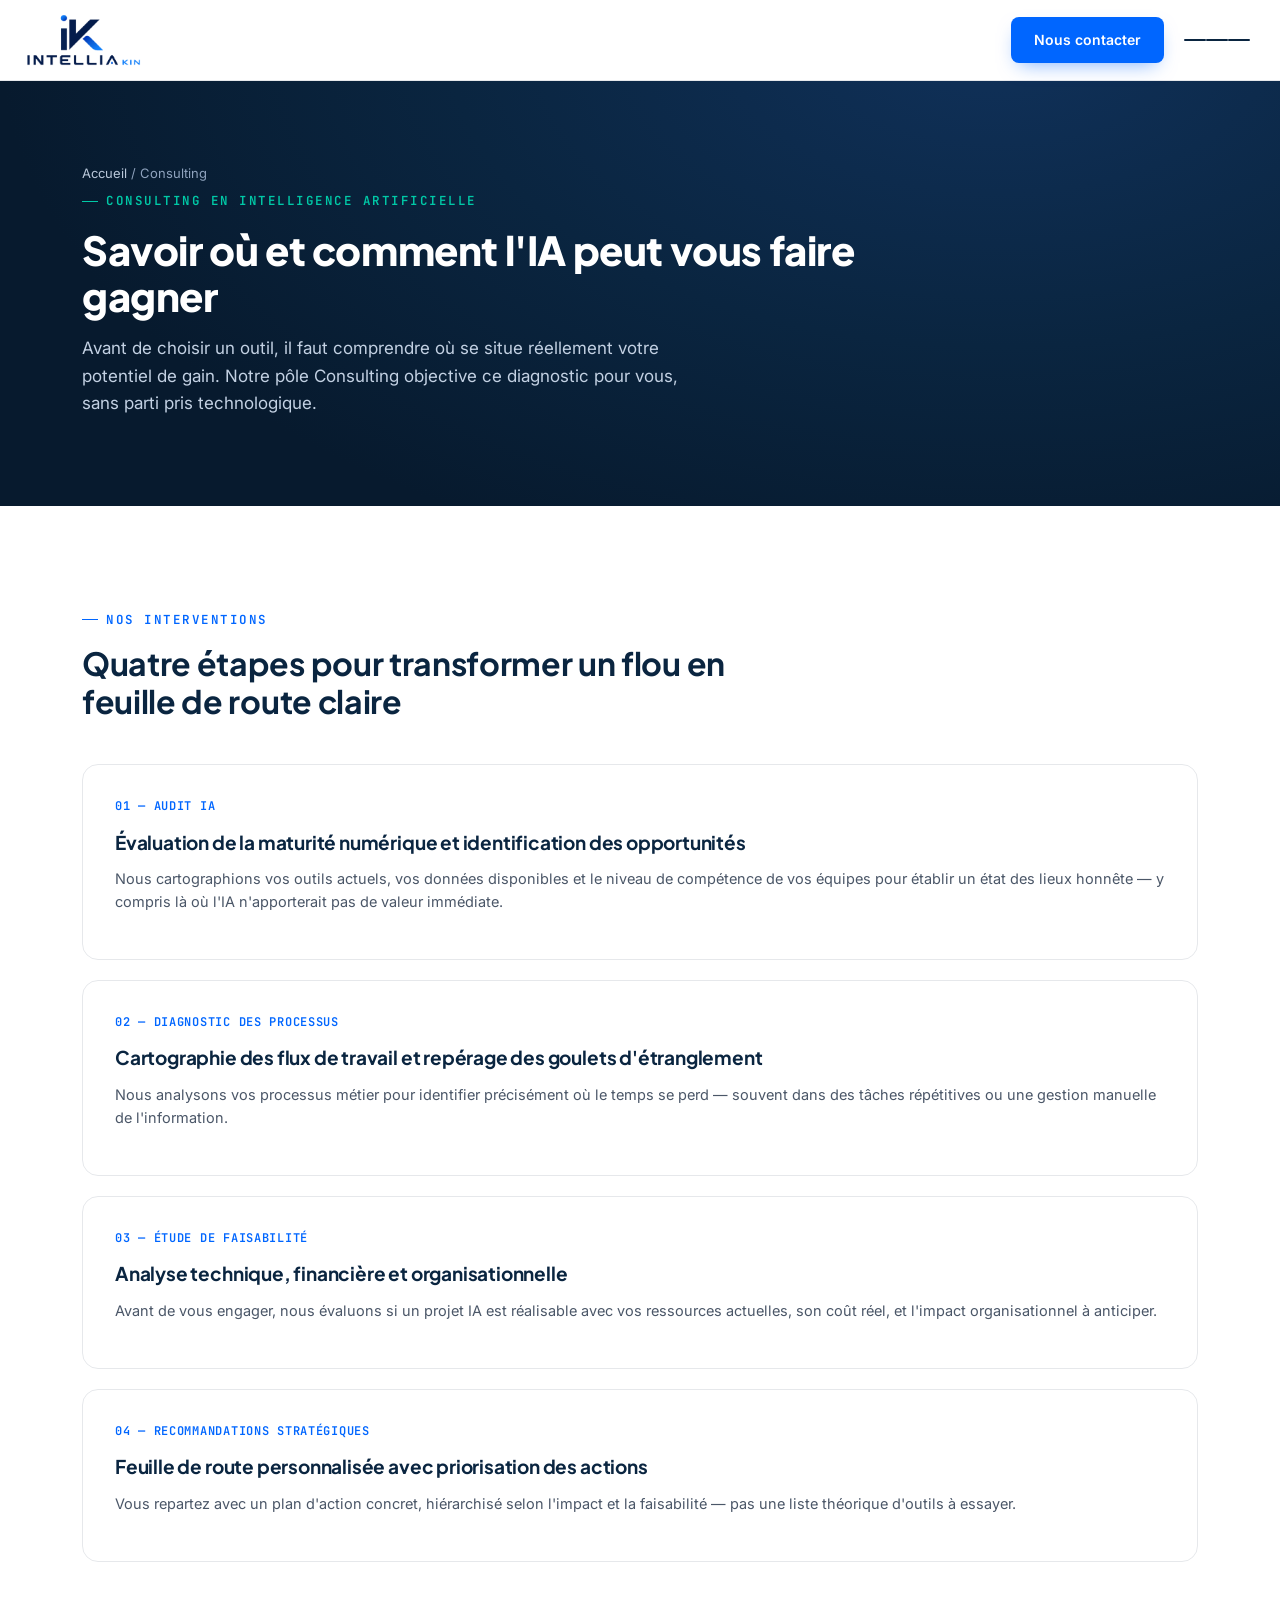
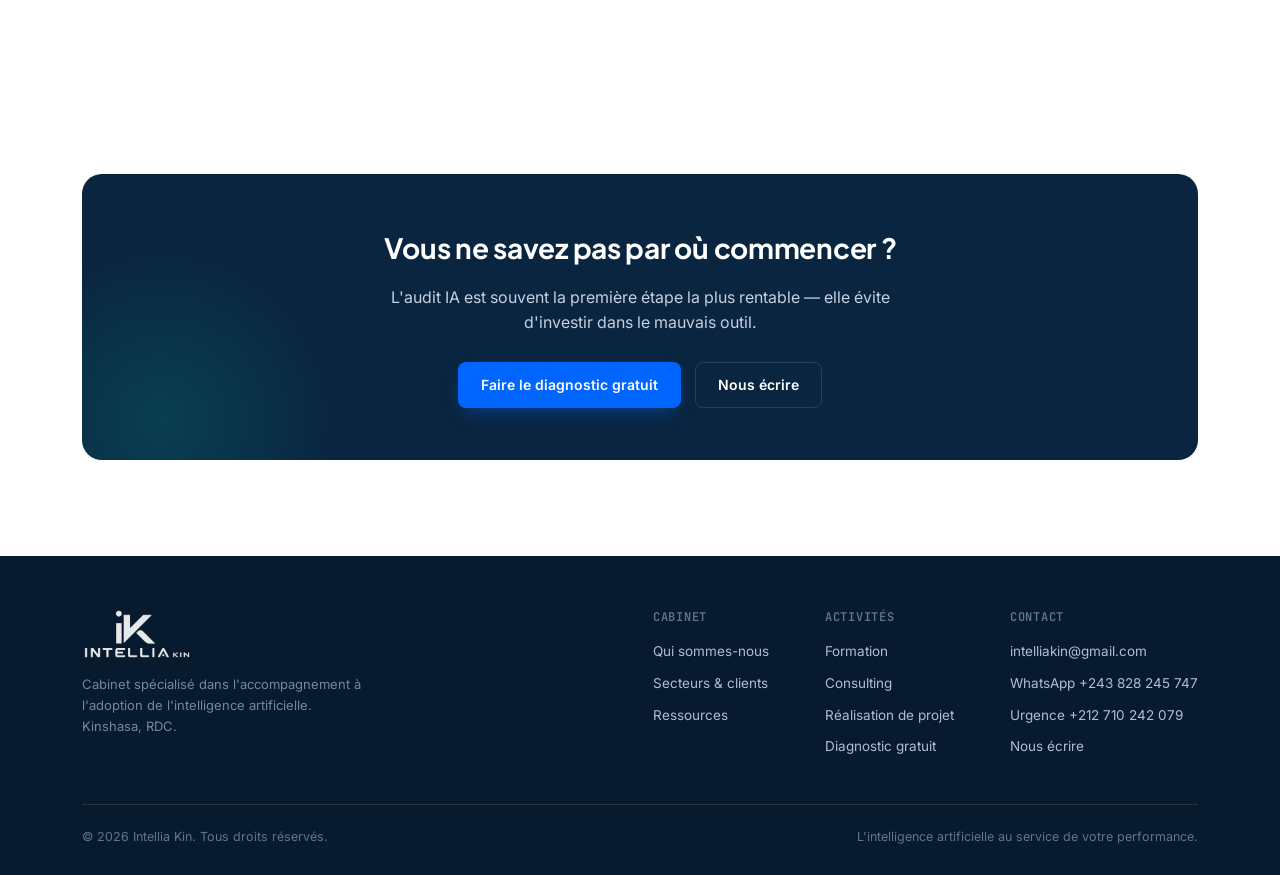
==== consulting.html @ c44a3734 "Retrait de la section secteurs en doublon sur la page Consulting" ====
<!DOCTYPE html>
<html lang="fr">
<head>
<meta charset="UTF-8">
<meta name="viewport" content="width=device-width, initial-scale=1.0">
<title>Consulting en Intelligence Artificielle pour Entreprises | Intellia Kin</title>
<meta name="description" content="Audit IA, diagnostic des processus, étude de faisabilité et feuille de route stratégique. Intellia Kin aide les entreprises de Kinshasa à identifier où l'IA crée réellement de la valeur.">
<link rel="canonical" href="https://intelliakin.com/consulting.html">
<meta property="og:type" content="website">
<meta property="og:title" content="Consulting en Intelligence Artificielle pour Entreprises | Intellia Kin">
<meta property="og:description" content="Audit IA, diagnostic des processus, étude de faisabilité et feuille de route stratégique. Intellia Kin aide les entreprises de Kinshasa à identifier où l'IA crée réellement de la valeur.">
<meta property="og:image" content="https://intelliakin.com/assets/img/logo.png">
<meta property="og:url" content="https://intelliakin.com/consulting.html">
<meta property="og:locale" content="fr_FR">
<meta name="twitter:card" content="summary_large_image">
<meta name="robots" content="index, follow">
<link rel="preconnect" href="https://fonts.googleapis.com">
<link rel="preconnect" href="https://fonts.gstatic.com" crossorigin>
<link href="https://fonts.googleapis.com/css2?family=Plus+Jakarta+Sans:wght@500;600;700;800&family=Inter:wght@400;500;600&family=JetBrains+Mono:wght@500;600&display=swap" rel="stylesheet">
<link rel="icon" href="assets/img/favicon.png">
<link rel="stylesheet" href="assets/css/style.css">
<script type="application/ld+json">
{
  "@context": "https://schema.org",
  "@type": "ProfessionalService",
  "name": "Intellia Kin",
  "description": "Cabinet de conseil et de formation dédié à l'adoption pragmatique de l'intelligence artificielle en Afrique francophone.",
  "url": "https://intelliakin.com",
  "logo": "https://intelliakin.com/assets/img/logo.png",
  "image": "https://intelliakin.com/assets/img/logo.png",
  "areaServed": "Kinshasa, République démocratique du Congo",
  "address": {
    "@type": "PostalAddress",
    "addressLocality": "Kinshasa",
    "addressCountry": "CD"
  },
  "sameAs": []
}
</script>

</head>
<body>
<a href="#main" class="skiplink">Aller au contenu</a>
<header class="site">
  <nav>
    <a href="index.html" class="brand"><img src="assets/img/logo.png" alt="Intellia Kin"></a>
    <div class="navlinks">
      <a href="index.html" class="">Accueil</a>
      <a href="qui-sommes-nous.html" class="">Qui sommes-nous</a>
      <a href="formation.html" class="">Formation</a>
      <a href="consulting.html" class="active">Consulting</a>
      <a href="realisation-projet.html" class="">Réalisation de projet</a>
      <a href="secteurs.html" class="">Secteurs</a>
      <a href="diagnostic.html" class="">Diagnostic gratuit</a>
      <a href="ressources.html" class="">Ressources</a>
    </div>
    <div style="display:flex;align-items:center;gap:14px;">
      <a href="contact.html" class="btn btn-primary navcta">Nous contacter</a>
      <button class="burger" id="burgerBtn" aria-label="Ouvrir le menu" aria-expanded="false">
        <span></span><span></span><span></span>
      </button>
    </div>
  </nav>
  <div id="mnav">
    <a href="index.html">Accueil</a>
    <a href="qui-sommes-nous.html">Qui sommes-nous</a>
    <a href="formation.html">Formation</a>
    <a href="consulting.html">Consulting</a>
    <a href="realisation-projet.html">Réalisation de projet</a>
    <a href="secteurs.html">Secteurs</a>
    <a href="diagnostic.html">Diagnostic gratuit</a>
    <a href="ressources.html">Ressources</a>
    <a href="contact.html" class="btn btn-primary" style="justify-content:center;">Nous contacter</a>
  </div>
</header>
<main id="main">

<section class="pagehero">
  <div class="wrap">
    <div class="breadcrumb"><a href="index.html">Accueil</a> / Consulting</div>
    <span class="eyebrow on-dark">Consulting en Intelligence Artificielle</span>
    <h1>Savoir où et comment l'IA peut vous faire gagner</h1>
    <p class="lead">Avant de choisir un outil, il faut comprendre où se situe réellement votre potentiel de gain. Notre pôle Consulting objective ce diagnostic pour vous, sans parti pris technologique.</p>
  </div>
</section>

<section>
  <div class="wrap">
    <div class="shead reveal">
      <span class="eyebrow">Nos interventions</span>
      <h2>Quatre étapes pour transformer un flou en feuille de route claire</h2>
    </div>

    <div class="service-detail reveal">
      <span class="stag">01 — Audit IA</span>
      <h3>Évaluation de la maturité numérique et identification des opportunités</h3>
      <p>Nous cartographions vos outils actuels, vos données disponibles et le niveau de compétence de vos équipes pour établir un état des lieux honnête — y compris là où l'IA n'apporterait pas de valeur immédiate.</p>
    </div>

    <div class="service-detail reveal">
      <span class="stag">02 — Diagnostic des processus</span>
      <h3>Cartographie des flux de travail et repérage des goulets d'étranglement</h3>
      <p>Nous analysons vos processus métier pour identifier précisément où le temps se perd — souvent dans des tâches répétitives ou une gestion manuelle de l'information.</p>
    </div>

    <div class="service-detail reveal">
      <span class="stag">03 — Étude de faisabilité</span>
      <h3>Analyse technique, financière et organisationnelle</h3>
      <p>Avant de vous engager, nous évaluons si un projet IA est réalisable avec vos ressources actuelles, son coût réel, et l'impact organisationnel à anticiper.</p>
    </div>

    <div class="service-detail reveal">
      <span class="stag">04 — Recommandations stratégiques</span>
      <h3>Feuille de route personnalisée avec priorisation des actions</h3>
      <p>Vous repartez avec un plan d'action concret, hiérarchisé selon l'impact et la faisabilité — pas une liste théorique d'outils à essayer.</p>
    </div>
  </div>
</section>

<section>
  <div class="wrap">
    <div class="cta-band reveal">
      <h2>Vous ne savez pas par où commencer ?</h2>
      <p>L'audit IA est souvent la première étape la plus rentable — elle évite d'investir dans le mauvais outil.</p>
      <div class="ctas">
        <a href="diagnostic.html" class="btn btn-primary">Faire le diagnostic gratuit</a>
        <a href="contact.html" class="btn btn-ghost btn-on-dark">Nous écrire</a>
      </div>
    </div>
  </div>
</section>

</main>
<footer>
  <div class="wrap">
    <div class="foot-top">
      <div class="foot-brand">
        <img src="assets/img/logo.png" alt="Intellia Kin">
        <p>Cabinet spécialisé dans l'accompagnement à l'adoption de l'intelligence artificielle. Kinshasa, RDC.</p>
      </div>
      <div class="foot-cols">
        <div class="foot-col">
          <h4>Cabinet</h4>
          <a href="qui-sommes-nous.html">Qui sommes-nous</a>
          <a href="secteurs.html">Secteurs &amp; clients</a>
          <a href="ressources.html">Ressources</a>
        </div>
        <div class="foot-col">
          <h4>Activités</h4>
          <a href="formation.html">Formation</a>
          <a href="consulting.html">Consulting</a>
          <a href="realisation-projet.html">Réalisation de projet</a>
          <a href="diagnostic.html">Diagnostic gratuit</a>
        </div>
        <div class="foot-col">
          <h4>Contact</h4>
          <a href="mailto:intelliakin@gmail.com">intelliakin@gmail.com</a>
          <a href="https://wa.me/243828245747" target="_blank" rel="noopener">WhatsApp +243 828 245 747</a>
          <a href="tel:+212710242079">Urgence +212 710 242 079</a>
          <a href="contact.html">Nous écrire</a>
        </div>
      </div>
    </div>
    <div class="foot-bottom">
      <span>© 2026 Intellia Kin. Tous droits réservés.</span>
      <span>L'intelligence artificielle au service de votre performance.</span>
    </div>
  </div>
</footer>
<script src="assets/js/main.js"></script>
</body>
</html>
---- assets/css/style.css ----
/* Intellia Kin — Feuille de style partagée */
:root{
  --navy:#0A2540;
  --navy-deep:#071A2E;
  --electric:#0066FF;
  --cyan:#00C9A7;
  --slate:#1A202C;
  --soft:#F8FAFC;
  --white:#FFFFFF;
  --line: rgba(10,37,64,0.10);
  --line-dark: rgba(255,255,255,0.12);
  --display: 'Plus Jakarta Sans', sans-serif;
  --body: 'Inter', sans-serif;
  --mono: 'JetBrains Mono', monospace;
  --maxw: 1180px;
}
*{box-sizing:border-box;}
html{scroll-behavior:smooth;}
body{margin:0;font-family:var(--body);color:var(--slate);background:var(--white);-webkit-font-smoothing:antialiased;line-height:1.6;}
img{max-width:100%;display:block;}
a{color:inherit;text-decoration:none;}
.wrap{max-width:var(--maxw);margin:0 auto;padding:0 32px;}
h1,h2,h3,h4{font-family:var(--display);color:var(--navy);margin:0;letter-spacing:-0.01em;}
.eyebrow{font-family:var(--mono);font-size:12.5px;font-weight:600;letter-spacing:0.12em;text-transform:uppercase;color:var(--electric);display:inline-flex;align-items:center;gap:8px;}
.eyebrow::before{content:"";width:16px;height:1px;background:var(--electric);}
.eyebrow.on-dark{color:var(--cyan);}
.eyebrow.on-dark::before{background:var(--cyan);}
p.lead{font-size:17px;color:#4B5768;max-width:620px;}
section{padding:96px 0;}
@media (max-width:760px){ section{padding:64px 0;} .wrap{padding:0 20px;} }
.breadcrumb{font-size:13px;color:#7387A3;padding:18px 0 0;}
.breadcrumb a:hover{color:var(--electric);}

/* NAV */
header.site{position:sticky;top:0;z-index:100;background:rgba(255,255,255,0.86);backdrop-filter:blur(10px);border-bottom:1px solid var(--line);}
nav{width:100%;margin:0;padding:12px 24px;display:flex;align-items:center;justify-content:space-between;}
.brand{display:flex;align-items:center;gap:10px;}
.brand img{height:56px;width:auto;}
.navlinks{display:none;gap:16px;align-items:center;}
@media(min-width:1300px){.navlinks{display:flex;}}
.navlinks a{font-size:13.5px;font-weight:500;color:var(--navy);position:relative;padding:4px 0;white-space:nowrap;}
.navlinks a.active{color:var(--electric);}
.navlinks a::after{content:"";position:absolute;left:0;bottom:-2px;width:0;height:2px;background:var(--electric);transition:width .25s ease;}
.navlinks a:hover::after{width:100%;}
.btn{display:inline-flex;align-items:center;gap:8px;font-family:var(--body);font-weight:600;font-size:14px;padding:11px 22px;border-radius:8px;border:1px solid transparent;cursor:pointer;transition:transform .18s ease, box-shadow .18s ease, background .18s ease, color .18s ease;}
.btn-primary{background:var(--electric);color:#fff;box-shadow:0 8px 20px -8px rgba(0,102,255,0.55);}
.btn-primary:hover{transform:translateY(-2px);box-shadow:0 12px 24px -8px rgba(0,102,255,0.65);}
.btn-ghost{border-color:var(--line);color:var(--navy);background:transparent;}
.btn-ghost:hover{border-color:var(--electric);color:var(--electric);}
.btn-on-dark.btn-ghost{border-color:var(--line-dark);color:#fff;}
.btn-on-dark.btn-ghost:hover{border-color:var(--cyan);color:var(--cyan);}
.navcta{display:none;}
@media(min-width:761px){.navcta{display:inline-flex;}}
.burger{display:flex;background:none;border:none;cursor:pointer;padding:6px;}
@media(min-width:1300px){.burger{display:none;}}
.burger span{width:22px;height:2px;background:var(--navy);margin:3px 0;display:block;border-radius:2px;}
#mnav{display:none;flex-direction:column;gap:16px;padding:20px 32px 26px;border-top:1px solid var(--line);background:#fff;}
#mnav.open{display:flex;}
#mnav a{font-size:15px;font-weight:500;}

/* PAGE HERO (subpages) */
.pagehero{background:radial-gradient(1000px 560px at 78% -10%, #10315a 0%, var(--navy) 55%, var(--navy-deep) 100%);color:#fff;padding:64px 0 72px;position:relative;overflow:hidden;}
.pagehero .wrap{position:relative;z-index:2;}
.pagehero h1{color:#fff;font-size:40px;line-height:1.14;font-weight:800;margin:16px 0 16px;max-width:820px;}
@media(max-width:600px){.pagehero h1{font-size:29px;}}
.pagehero p.lead{color:#C3D1E3;max-width:600px;}
.pagehero .breadcrumb{color:#8FA3BE;}
.pagehero .breadcrumb a{color:#B9C7D9;}

/* SECTION HEADERS */
.shead{margin-bottom:44px;max-width:700px;}
.shead h2{font-size:32px;font-weight:700;margin-top:14px;line-height:1.2;}
@media(max-width:600px){.shead h2{font-size:25px;}}

/* CARDS generic */
.grid3{display:grid;grid-template-columns:repeat(3,1fr);gap:22px;}
@media(max-width:860px){.grid3{grid-template-columns:1fr;}}
.grid2{display:grid;grid-template-columns:1fr 1fr;gap:22px;}
@media(max-width:800px){.grid2{grid-template-columns:1fr;}}
.card{background:var(--soft);border-radius:14px;padding:28px;border:1px solid var(--line);transition:transform .25s ease, box-shadow .25s ease;}
.card:hover{transform:translateY(-4px);box-shadow:0 16px 32px -18px rgba(10,37,64,0.25);}
.card .ico{width:42px;height:42px;border-radius:10px;background:var(--navy);display:flex;align-items:center;justify-content:center;margin-bottom:18px;}
.card .ico svg{width:20px;height:20px;stroke:var(--cyan);}
.card h3{font-size:17px;font-weight:700;margin-bottom:8px;}
.card p{font-size:14.5px;color:#5B6779;margin:0;}

/* Quote block */
.quote{font-family:var(--display);font-weight:600;font-style:italic;color:var(--navy);font-size:19px;line-height:1.5;border-left:3px solid var(--electric);padding-left:20px;margin:28px 0;}
.promise2{margin-top:36px;text-align:center;padding:36px;background:var(--soft);border-radius:16px;}
.promise2 p{font-family:var(--display);font-style:italic;font-weight:600;color:var(--navy);font-size:20px;max-width:700px;margin:0 auto;line-height:1.5;}

/* Dark band */
.band-dark{background:var(--navy);color:#fff;position:relative;overflow:hidden;}
.band-dark::after{content:"";position:absolute;top:-160px;right:-160px;width:420px;height:420px;border-radius:50%;background:radial-gradient(circle at 30% 30%, #1b5fe0 0%, transparent 70%);opacity:0.35;}
.band-dark .wrap{position:relative;z-index:2;}

/* Mission-style numbered list */
.mission-list{border-top:1px solid var(--line);margin-top:8px;}
.mission-row{display:grid;grid-template-columns:56px 1fr 1.3fr;gap:24px;align-items:start;padding:26px 0;border-bottom:1px solid var(--line);}
@media(max-width:700px){.mission-row{grid-template-columns:40px 1fr;} .mission-row .m-desc{grid-column:2/3;}}
.m-num{font-family:var(--mono);font-weight:600;color:var(--electric);font-size:15px;width:36px;height:36px;border-radius:50%;border:1px solid var(--line);display:flex;align-items:center;justify-content:center;}
.m-title{font-family:var(--display);font-weight:700;color:var(--navy);font-size:16px;}
.m-desc{color:#5B6779;font-size:14.5px;}

/* Valeurs */
.valeurs{display:grid;grid-template-columns:repeat(5,1fr);gap:16px;}
@media(max-width:960px){.valeurs{grid-template-columns:repeat(3,1fr);}}
@media(max-width:620px){.valeurs{grid-template-columns:repeat(2,1fr);}}
.valeur{background:var(--soft);border:1px solid var(--line);border-radius:14px;padding:22px 18px;text-align:left;transition:background .2s ease, transform .2s ease;}
.valeur:hover{background:var(--navy);transform:translateY(-4px);}
.valeur:hover h3, .valeur:hover .vtag{color:#fff;}
.valeur:hover p{color:#B9C7D9;}
.vtag{font-family:var(--mono);font-weight:600;color:var(--cyan);font-size:13px;display:inline-block;margin-bottom:14px;}
.valeur h3{font-size:15.5px;font-weight:700;margin-bottom:8px;}
.valeur p{font-size:13.5px;color:#5B6779;margin:0;}

/* Positionnement */
.pos-card{border-radius:16px;padding:32px;}
.pos-card.yes{background:var(--soft);border:1px solid var(--line);}
.pos-card.no{background:var(--navy);color:#fff;}
.pos-card h3{font-family:var(--mono);font-size:13px;letter-spacing:0.08em;text-transform:uppercase;font-weight:600;margin-bottom:22px;}
.pos-card.yes h3{color:var(--electric);}
.pos-card.no h3{color:var(--cyan);}
.pos-item{display:flex;gap:12px;margin-bottom:18px;font-size:14.5px;}
.pos-card.yes .pos-item{color:#3A4556;}
.pos-card.no .pos-item{color:#C3D1E3;}
.pos-item .mark{flex-shrink:0;font-weight:700;}
.pos-card.yes .mark{color:var(--electric);}
.pos-card.no .mark{color:var(--cyan);}

/* Poles / services list */
.poles{display:grid;grid-template-columns:repeat(3,1fr);gap:0;border:1px solid var(--line);border-radius:16px;overflow:hidden;}
@media(max-width:860px){.poles{grid-template-columns:1fr;}}
.pole{padding:34px 28px;border-right:1px solid var(--line);}
.pole:last-child{border-right:none;}
@media(max-width:860px){.pole{border-right:none;border-bottom:1px solid var(--line);} .pole:last-child{border-bottom:none;}}
.pole .pnum{font-family:var(--mono);font-size:13px;color:var(--electric);font-weight:600;}
.pole h3{font-size:19px;font-weight:700;margin:14px 0 10px;line-height:1.25;}
.pole .pobj{font-size:13.5px;color:#5B6779;margin-bottom:22px;}
.pole ul{list-style:none;margin:0;padding:0;}
.pole li{font-size:13.5px;color:#3A4556;padding:12px 0;border-top:1px solid var(--line);}
.pole li strong{display:block;color:var(--navy);font-weight:600;margin-bottom:3px;}

.service-detail{border:1px solid var(--line);border-radius:16px;padding:32px;margin-bottom:20px;}
.service-detail h3{font-size:19px;font-weight:700;margin-bottom:10px;}
.service-detail .stag{font-family:var(--mono);font-size:12px;color:var(--electric);font-weight:600;text-transform:uppercase;letter-spacing:.06em;margin-bottom:10px;display:block;}
.service-detail p{font-size:14.5px;color:#4B5768;margin:0 0 14px;}
.service-detail ul{margin:0;padding-left:18px;color:#4B5768;font-size:14px;}
.service-detail li{margin-bottom:6px;}

/* Stats */
.stat-grid{display:grid;grid-template-columns:repeat(4,1fr);gap:18px;}
@media(max-width:900px){.stat-grid{grid-template-columns:repeat(2,1fr);}}
.stat{background:#fff;border:1px solid var(--line);border-left:3px solid var(--cyan);border-radius:10px;padding:24px 20px;}
.stat .snum{font-family:var(--mono);font-weight:600;font-size:30px;color:var(--navy);}
.stat .slbl{font-size:13px;color:#5B6779;margin-top:8px;font-weight:500;}
.stat .ssrc{font-size:11.5px;color:#94A3B8;margin-top:6px;}
.marche-note{margin-top:32px;padding:24px 28px;background:var(--navy);border-radius:14px;color:#CBD8E8;font-size:14.5px;max-width:800px;}
.marche-note strong{color:#fff;}

/* Secteurs */
.secteurs{display:grid;grid-template-columns:repeat(3,1fr);gap:1px;background:var(--line);border:1px solid var(--line);border-radius:14px;overflow:hidden;}
@media(max-width:760px){.secteurs{grid-template-columns:1fr 1fr;}}
@media(max-width:480px){.secteurs{grid-template-columns:1fr;}}
.secteur{background:#fff;padding:22px;}
.secteur h4{font-size:14.5px;font-weight:700;color:var(--navy);margin-bottom:6px;}
.secteur p{font-size:12.5px;color:#5B6779;margin:0;}

/* Clients */
.clients{display:grid;grid-template-columns:repeat(3,1fr);gap:20px;}
@media(max-width:760px){.clients{grid-template-columns:1fr;}}
.client{border:1px solid var(--line);border-radius:14px;padding:28px;}
.client .ctag{font-family:var(--mono);font-size:12px;font-weight:600;color:#fff;background:var(--electric);display:inline-block;padding:4px 10px;border-radius:6px;margin-bottom:16px;}
.client h3{font-size:17px;font-weight:700;margin-bottom:8px;}
.client p{font-size:13.5px;color:#5B6779;margin:0;}

/* Team */
.team{display:grid;grid-template-columns:repeat(2,1fr);gap:22px;}
@media(max-width:660px){.team{grid-template-columns:1fr;}}
.member{background:var(--soft);border:1px solid var(--line);border-radius:16px;padding:30px;display:flex;gap:18px;align-items:center;}
.avatar{width:58px;height:58px;border-radius:50%;flex-shrink:0;background:linear-gradient(135deg, var(--electric), var(--cyan));display:flex;align-items:center;justify-content:center;color:#fff;font-family:var(--display);font-weight:700;font-size:19px;}
.member h3{font-size:16.5px;font-weight:700;}
.member .role{font-family:var(--mono);font-size:12px;color:var(--electric);font-weight:600;margin-top:2px;}
.member p{font-size:13px;color:#5B6779;margin:8px 0 0;}

/* CTA band */
.cta-band{background:var(--navy);color:#fff;border-radius:20px;padding:52px;text-align:center;position:relative;overflow:hidden;}
.cta-band::after{content:"";position:absolute;bottom:-140px;left:-100px;width:360px;height:360px;border-radius:50%;background:radial-gradient(circle, #00C9A7 0%, transparent 70%);opacity:0.16;}
.cta-band h2{color:#fff;font-size:28px;position:relative;z-index:2;}
.cta-band p{color:#C3D1E3;max-width:520px;margin:14px auto 26px;position:relative;z-index:2;}
.cta-band .ctas{display:flex;gap:14px;justify-content:center;flex-wrap:wrap;position:relative;z-index:2;}

/* Contact */
.contact-grid{display:grid;grid-template-columns:0.9fr 1.1fr;gap:56px;margin-top:40px;}
@media(max-width:860px){.contact-grid{grid-template-columns:1fr;}}
.coord{display:flex;flex-direction:column;gap:24px;}
.coord-item{display:flex;gap:16px;align-items:flex-start;}
.coord-item .ic{width:38px;height:38px;border-radius:9px;background:rgba(255,255,255,0.08);display:flex;align-items:center;justify-content:center;flex-shrink:0;}
.coord-item .ic svg{width:17px;height:17px;stroke:var(--cyan);}
.coord-item h4{font-size:13px;font-family:var(--mono);text-transform:uppercase;letter-spacing:0.06em;color:#9FB3CC;font-weight:600;margin-bottom:4px;}
.coord-item p{font-size:15px;color:#EAF1FA;margin:0;}
.coord-item a{color:#EAF1FA;border-bottom:1px solid var(--line-dark);}
.coord-item a:hover{color:var(--cyan);border-color:var(--cyan);}
.placeholder-note{margin-top:10px;font-size:12px;color:#7C93B0;font-style:italic;}
form.cform{background:rgba(255,255,255,0.05);border:1px solid var(--line-dark);border-radius:16px;padding:30px;display:flex;flex-direction:column;gap:16px;}
.cform label{font-size:12.5px;font-weight:600;color:#9FB3CC;font-family:var(--mono);text-transform:uppercase;letter-spacing:0.04em;}
.cform input, .cform select, .cform textarea{width:100%;padding:12px 14px;border-radius:8px;border:1px solid var(--line-dark);background:rgba(255,255,255,0.04);color:#fff;font-family:var(--body);font-size:14.5px;margin-top:6px;}
.cform input:focus, .cform select:focus, .cform textarea:focus{outline:2px solid var(--cyan);outline-offset:1px;}
.cform textarea{resize:vertical;min-height:100px;}
.cform .row2{display:grid;grid-template-columns:1fr 1fr;gap:16px;}
@media(max-width:560px){.cform .row2{grid-template-columns:1fr;}}
.cform button{margin-top:6px;align-self:flex-start;}
.formnote{font-size:12px;color:#7C93B0;margin-top:-4px;}

/* Diagnostic tool */
.diag-wrap{max-width:760px;margin:0 auto;}
.diag-progress{height:4px;background:var(--line);border-radius:2px;overflow:hidden;margin-bottom:36px;}
.diag-progress-bar{height:100%;background:var(--electric);width:0%;transition:width .3s ease;}
.diag-step{display:none;}
.diag-step.active{display:block;}
.diag-q{font-family:var(--display);font-size:22px;font-weight:700;color:var(--navy);margin-bottom:24px;}
.diag-options{display:grid;gap:12px;}
.diag-opt{border:1.5px solid var(--line);border-radius:10px;padding:16px 20px;cursor:pointer;font-size:15px;font-weight:500;color:var(--slate);transition:border-color .15s ease, background .15s ease;}
.diag-opt:hover{border-color:var(--electric);background:#F3F7FF;}
.diag-opt.selected{border-color:var(--electric);background:#EAF1FF;color:var(--navy);font-weight:600;}
.diag-nav{display:flex;justify-content:space-between;margin-top:28px;}
.diag-back{background:none;border:none;color:#7387A3;font-size:14px;cursor:pointer;font-weight:500;}
.diag-back:disabled{opacity:0;pointer-events:none;}
.diag-result{display:none;text-align:center;padding:44px 8px;}
.diag-result.active{display:block;}
.diag-result .rtag{font-family:var(--mono);font-size:12.5px;color:var(--electric);text-transform:uppercase;letter-spacing:.1em;font-weight:600;}
.diag-result h2{margin-top:14px;font-size:28px;}
.diag-result p{color:#4B5768;max-width:560px;margin:16px auto 28px;font-size:15.5px;}

/* Blog */
.post-grid{display:grid;grid-template-columns:repeat(3,1fr);gap:24px;}
@media(max-width:900px){.post-grid{grid-template-columns:1fr;}}
.post-card{border:1px solid var(--line);border-radius:14px;overflow:hidden;display:flex;flex-direction:column;transition:transform .2s ease, box-shadow .2s ease;}
.post-card:hover{transform:translateY(-4px);box-shadow:0 16px 32px -18px rgba(10,37,64,0.25);}
.post-thumb{height:150px;background:linear-gradient(135deg, var(--navy), #123a68);position:relative;display:flex;align-items:center;justify-content:center;}
.post-thumb span{font-family:var(--mono);color:var(--cyan);font-size:11.5px;text-transform:uppercase;letter-spacing:.08em;font-weight:600;position:absolute;top:14px;left:16px;}
.post-body{padding:22px;display:flex;flex-direction:column;flex:1;}
.post-body .pdate{font-family:var(--mono);font-size:11.5px;color:#94A3B8;margin-bottom:10px;}
.post-body h3{font-size:16.5px;font-weight:700;line-height:1.35;margin-bottom:10px;}
.post-body p{font-size:13.5px;color:#5B6779;flex:1;margin:0 0 14px;}
.post-body .readmore{font-size:13px;font-weight:600;color:var(--electric);}

.article-body{max-width:720px;margin:0 auto;}
.article-body p{font-size:16px;color:#3A4556;margin:0 0 20px;line-height:1.75;}
.article-body h2{font-size:24px;margin:44px 0 16px;}
.article-body h3{font-size:19px;margin:32px 0 12px;}
.article-body ul, .article-body ol{color:#3A4556;font-size:16px;line-height:1.75;padding-left:22px;}
.article-body li{margin-bottom:8px;}
.article-body .lead{font-size:19px;color:var(--navy);font-weight:500;}
.article-meta{display:flex;gap:14px;align-items:center;color:#7387A3;font-size:13.5px;margin-top:18px;font-family:var(--mono);}
.article-cta{margin-top:52px;padding:34px;background:var(--soft);border-radius:16px;text-align:center;}
.article-cta h3{font-size:20px;margin-bottom:10px;}
.article-cta p{color:#5B6779;font-size:14.5px;margin-bottom:20px;}

/* Footer */
footer{background:var(--navy-deep);color:#8FA3BE;padding:52px 0 28px;}
.foot-top{display:flex;justify-content:space-between;flex-wrap:wrap;gap:32px;padding-bottom:36px;border-bottom:1px solid var(--line-dark);}
.foot-brand img{height:52px;filter:brightness(0) invert(1);opacity:0.9;}
.foot-brand p{font-size:13px;max-width:280px;margin-top:14px;color:#7387A3;}
.foot-cols{display:flex;gap:56px;flex-wrap:wrap;}
.foot-col h4{font-family:var(--mono);font-size:12px;text-transform:uppercase;letter-spacing:0.06em;color:#5F7592;margin-bottom:14px;font-weight:600;}
.foot-col a{display:block;font-size:13.5px;color:#AEBFD5;margin-bottom:10px;}
.foot-col a:hover{color:var(--cyan);}
.foot-bottom{display:flex;justify-content:space-between;flex-wrap:wrap;gap:10px;padding-top:22px;font-size:12.5px;color:#5F7592;}

/* reveal animation */
.reveal{opacity:0;transform:translateY(18px);transition:opacity .6s ease, transform .6s ease;}
.reveal.in{opacity:1;transform:translateY(0);}
.skiplink{position:absolute;left:-999px;top:0;background:var(--electric);color:#fff;padding:10px 16px;z-index:1000;border-radius:0 0 8px 0;}
.skiplink:focus{left:0;}

@media (prefers-reduced-motion: reduce){
  html{scroll-behavior:auto;}
  .reveal{opacity:1;transform:none;transition:none;}
  .btn, .card, .valeur, .post-card{transition:none;}
}
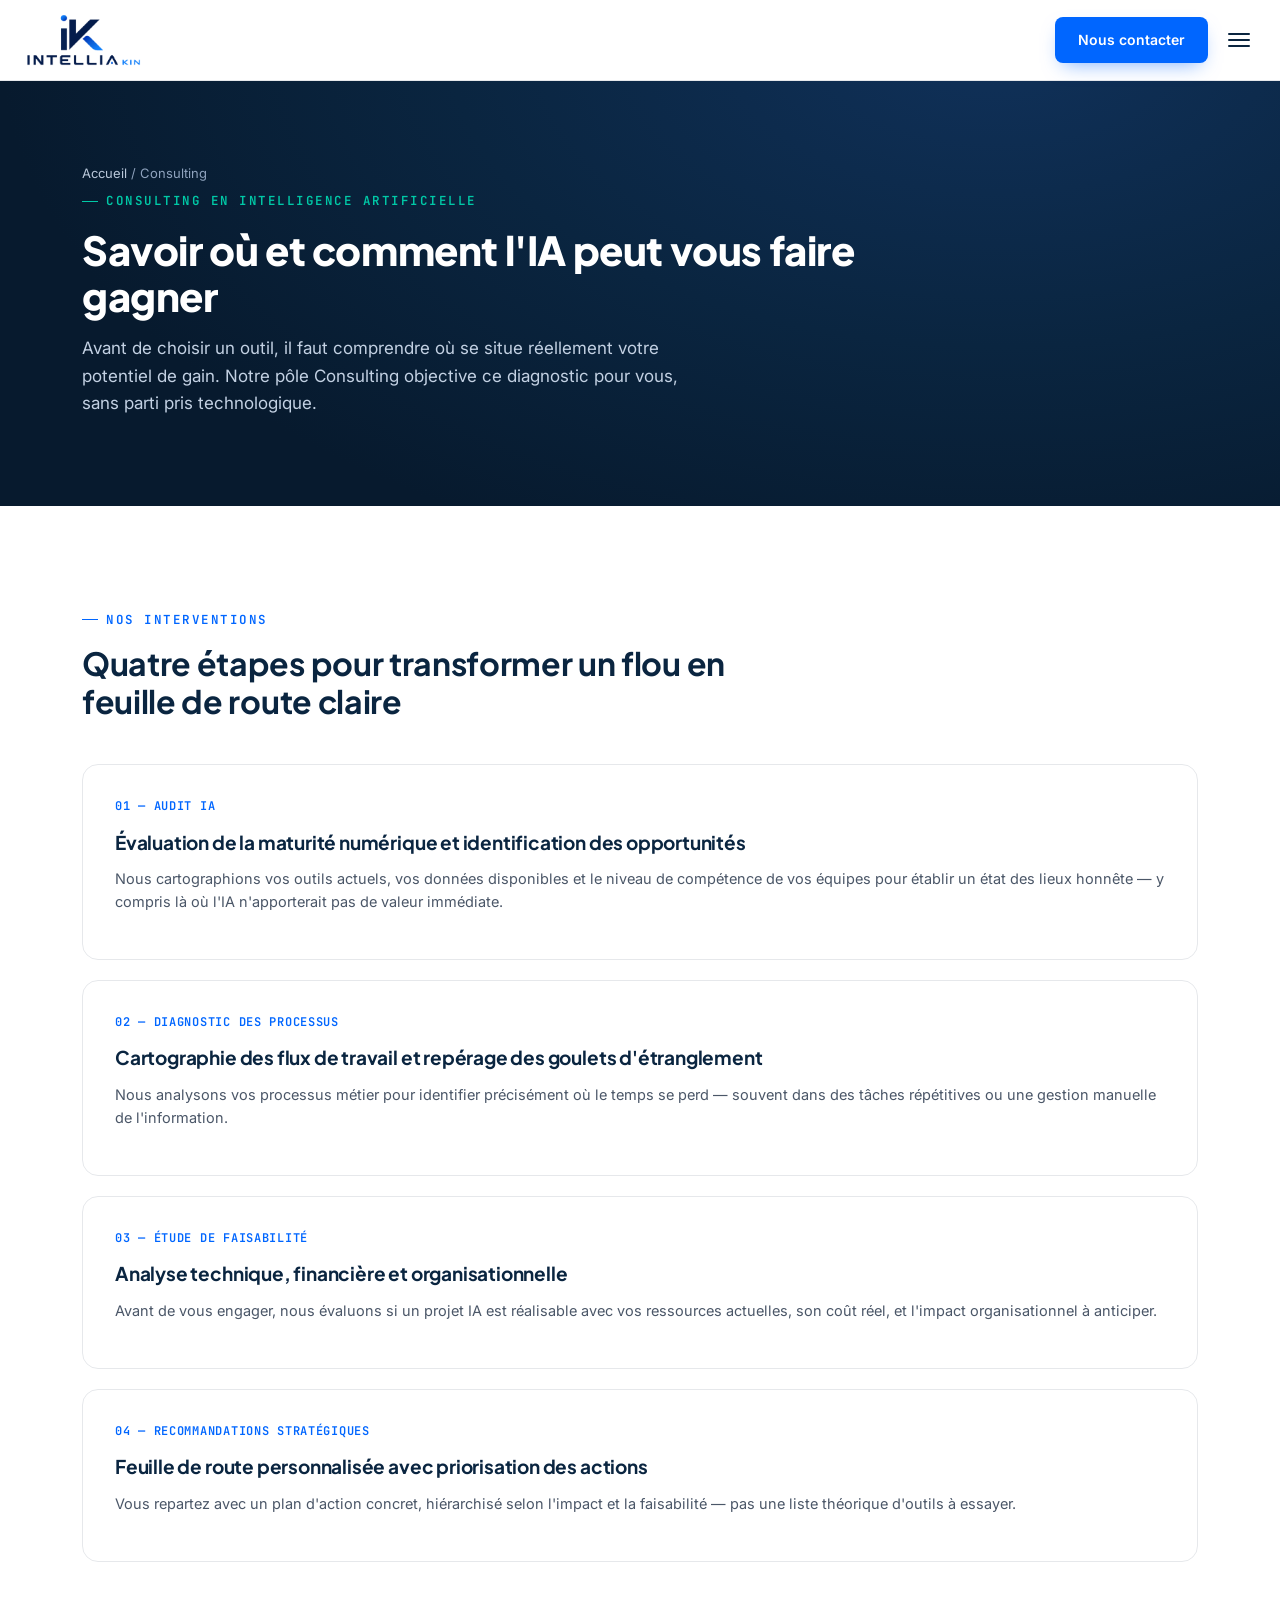
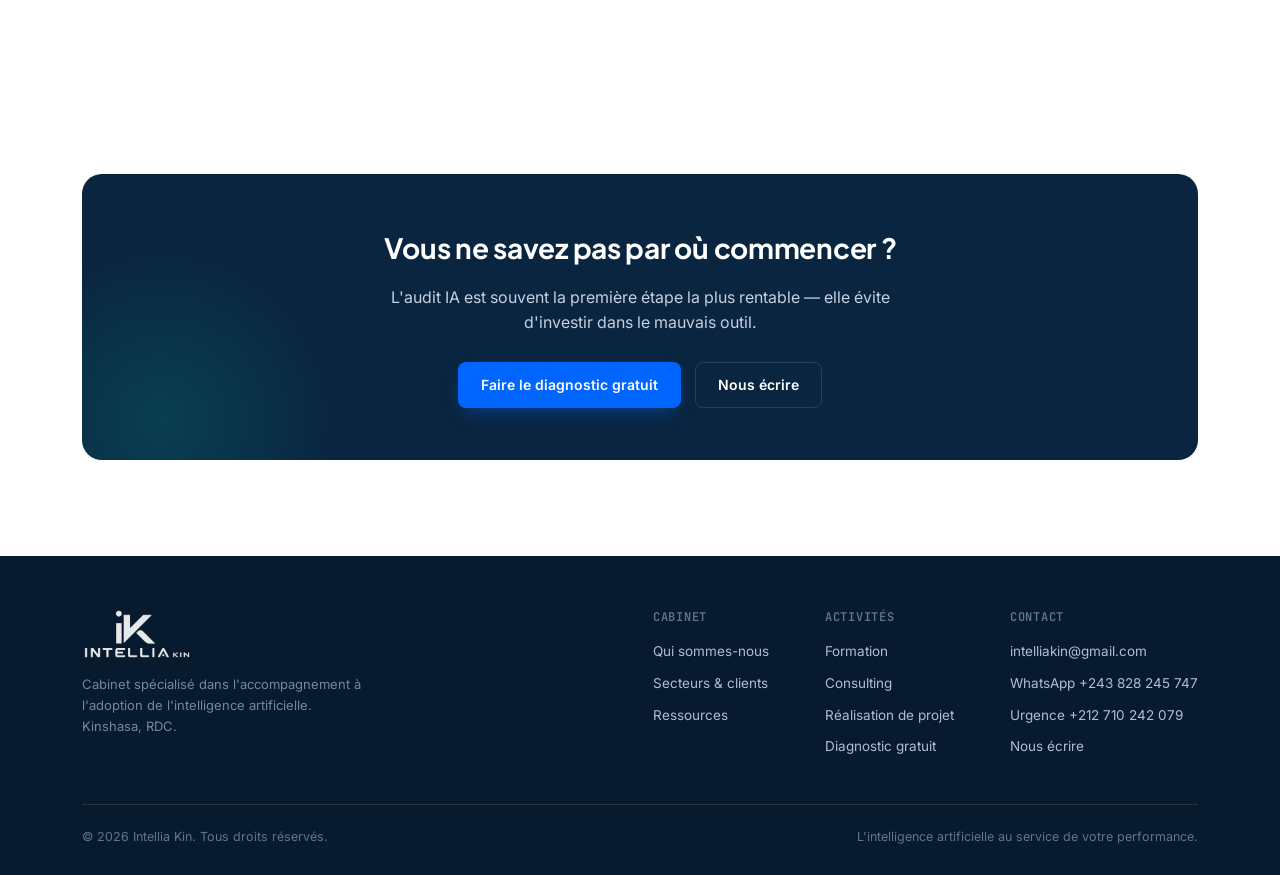
==== commit f48d0ca0: "Update favicon and apple-touch-icon links" ====
--- a/consulting.html
+++ b/consulting.html
@@ -17,7 +17,9 @@
 <link rel="preconnect" href="https://fonts.googleapis.com">
 <link rel="preconnect" href="https://fonts.gstatic.com" crossorigin>
 <link href="https://fonts.googleapis.com/css2?family=Plus+Jakarta+Sans:wght@500;600;700;800&family=Inter:wght@400;500;600&family=JetBrains+Mono:wght@500;600&display=swap" rel="stylesheet">
-<link rel="icon" href="assets/img/favicon.png">
+<link rel="icon" href="/favicon.ico" sizes="any">
+<link rel="icon" href="assets/img/favicon.png" type="image/png">
+<link rel="apple-touch-icon" href="/apple-touch-icon.png">
 <link rel="stylesheet" href="assets/css/style.css">
 <script type="application/ld+json">
 {
@@ -169,4 +171,4 @@
 </footer>
 <script src="assets/js/main.js"></script>
 </body>
-</html>+</html>
--- a/assets/css/style.css
+++ b/assets/css/style.css
@@ -51,9 +51,9 @@
 .btn-on-dark.btn-ghost:hover{border-color:var(--cyan);color:var(--cyan);}
 .navcta{display:none;}
 @media(min-width:761px){.navcta{display:inline-flex;}}
-.burger{display:flex;background:none;border:none;cursor:pointer;padding:6px;}
+.burger{display:flex;flex-direction:column;align-items:center;justify-content:center;gap:4px;background:none;border:none;cursor:pointer;padding:6px;}
 @media(min-width:1300px){.burger{display:none;}}
-.burger span{width:22px;height:2px;background:var(--navy);margin:3px 0;display:block;border-radius:2px;}
+.burger span{width:22px;height:2px;background:var(--navy);display:block;border-radius:2px;}
 #mnav{display:none;flex-direction:column;gap:16px;padding:20px 32px 26px;border-top:1px solid var(--line);background:#fff;}
 #mnav.open{display:flex;}
 #mnav a{font-size:15px;font-weight:500;}
@@ -278,4 +278,28 @@
   html{scroll-behavior:auto;}
   .reveal{opacity:1;transform:none;transition:none;}
   .btn, .card, .valeur, .post-card{transition:none;}
-}+}
+/* Contact actions (liens directs, sans formulaire) */
+.contact-actions{display:grid;grid-template-columns:1fr 1fr;gap:20px;margin-top:40px;}
+@media(max-width:700px){.contact-actions{grid-template-columns:1fr;}}
+.contact-card{
+  display:flex;align-items:center;gap:18px;
+  background:rgba(255,255,255,0.06);border:1px solid var(--line-dark);border-radius:16px;
+  padding:26px;transition:transform .2s ease, background .2s ease, border-color .2s ease;
+}
+.contact-card:hover{transform:translateY(-3px);background:rgba(255,255,255,0.1);border-color:var(--cyan);}
+.contact-card .cc-ic{
+  width:48px;height:48px;border-radius:12px;background:rgba(255,255,255,0.08);
+  display:flex;align-items:center;justify-content:center;flex-shrink:0;
+}
+.contact-card .cc-ic svg{width:22px;height:22px;stroke:var(--cyan);}
+.contact-card .cc-label{font-family:var(--mono);font-size:11.5px;text-transform:uppercase;letter-spacing:0.06em;color:#9FB3CC;font-weight:600;margin-bottom:4px;}
+.contact-card .cc-value{font-size:17px;font-weight:600;color:#fff;}
+.contact-card .cc-arrow{margin-left:auto;color:#7387A3;font-size:20px;transition:transform .2s ease, color .2s ease;}
+.contact-card:hover .cc-arrow{color:var(--cyan);transform:translateX(4px);}
+.contact-card.static{cursor:default;}
+.contact-card.static:hover{transform:none;background:rgba(255,255,255,0.06);border-color:var(--line-dark);}
+.contact-card.static:hover .cc-arrow{transform:none;}
+/* Hero 2-column grid — responsive fix */
+.hero-grid-2col{display:grid;grid-template-columns:1.15fr 0.85fr;gap:48px;align-items:center;}
+@media(max-width:900px){.hero-grid-2col{grid-template-columns:1fr;}}
